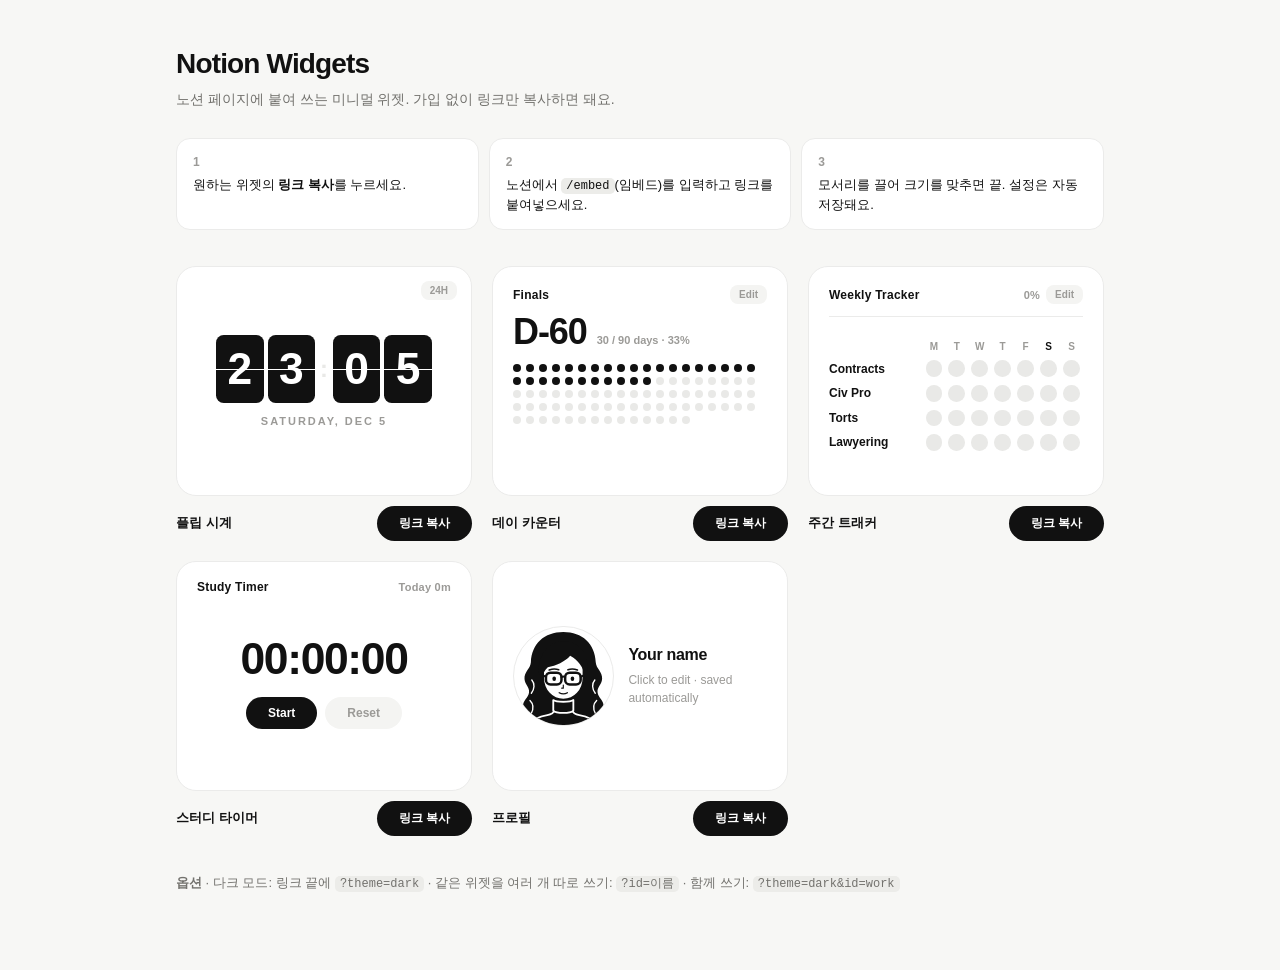
==== index.html @ eaa23960 "Add widgets: clock, day counter, tracker, timer, profile" ====
<!doctype html><html lang="ko"><head><meta charset="utf-8"><meta name="viewport" content="width=device-width,initial-scale=1"><title>Notion Widgets</title><link rel="stylesheet" href="w.css"><style>
body{background:#f7f7f5;height:auto}html{height:auto}
main{max-width:960px;margin:0 auto;padding:48px 16px 64px}
h1{font-size:28px;letter-spacing:-.03em;margin:0 0 8px}
p.l{margin:0 0 28px;color:#73726e;font-size:14px;line-height:1.6}
ol{margin:0 0 36px;padding:0;list-style:none;display:grid;gap:10px;grid-template-columns:repeat(auto-fit,minmax(200px,1fr));counter-reset:s}
ol li{counter-increment:s;background:#fff;border:1px solid var(--line);border-radius:14px;padding:14px 16px;font-size:13px;line-height:1.5}
ol li:before{content:counter(s);display:block;font-weight:800;font-size:12px;color:var(--mute);margin-bottom:4px}
.g{display:grid;gap:20px;grid-template-columns:repeat(auto-fit,minmax(280px,1fr))}
.it iframe{display:block;width:100%;height:230px;border:0}
.bar{display:flex;justify-content:space-between;align-items:center;margin-top:10px;font-size:13px;font-weight:700}
.opt{margin-top:36px;font-size:13px;color:#73726e;line-height:1.7}code{background:#ecece9;border-radius:5px;padding:1px 5px;font-size:12px}
</style></head><body><main><h1>Notion Widgets</h1><p class="l">노션 페이지에 붙여 쓰는 미니멀 위젯. 가입 없이 링크만 복사하면 돼요.</p>
<ol><li>원하는 위젯의 <b>링크 복사</b>를 누르세요.</li><li>노션에서 <code>/embed</code>(임베드)를 입력하고 링크를 붙여넣으세요.</li><li>모서리를 끌어 크기를 맞추면 끝. 설정은 자동 저장돼요.</li></ol>
<div class="g" id="g"></div>
<p class="opt"><b>옵션</b> · 다크 모드: 링크 끝에 <code>?theme=dark</code> · 같은 위젯을 여러 개 따로 쓰기: <code>?id=이름</code> · 함께 쓰기: <code>?theme=dark&amp;id=work</code></p></main>
<script>
var L=[['clock.html','플립 시계'],['dday.html','데이 카운터'],['tracker.html','주간 트래커'],['timer.html','스터디 타이머'],['profile.html','프로필']],b=location.href.replace(/[^/]*$/,'');
document.getElementById('g').innerHTML=L.map(function(w){return '<div class="it"><iframe src="'+w[0]+'?id=demo" title="'+w[1]+'" loading="lazy"></iframe><div class="bar"><span>'+w[1]+'</span><button class="btn" data-u="'+b+w[0]+'">링크 복사</button></div></div>'}).join('');
document.getElementById('g').onclick=function(e){var u=e.target.getAttribute('data-u');if(!u)return;var t=e.target;function ok(){t.textContent='복사됨';setTimeout(function(){t.textContent='링크 복사'},1500)}
if(navigator.clipboard)navigator.clipboard.writeText(u).then(ok,function(){prompt('링크',u)});else prompt('링크',u)};
</script></body></html>
---- w.css ----
:root{--bg:#fff;--ink:#111;--mute:#9b9a97;--line:#ebebea;--chip:#f4f4f2;--dot:#e9e9e7}
.dark{--bg:#202020;--ink:#f1f1ef;--mute:#8b8b88;--line:#2f2f2f;--chip:#2d2d2d;--dot:#3b3b3b}
*{box-sizing:border-box}
html,body{height:100%;margin:0;background:transparent}
body{font-family:-apple-system,BlinkMacSystemFont,"Pretendard","Apple SD Gothic Neo","Segoe UI","Helvetica Neue",Arial,sans-serif;color:var(--ink);-webkit-font-smoothing:antialiased}
.card{position:relative;height:100vh;background:var(--bg);border:1px solid var(--line);border-radius:20px;padding:18px 20px;display:flex;flex-direction:column;overflow:hidden}
.hd{display:flex;justify-content:space-between;align-items:center;gap:8px;font-size:12px;font-weight:700;letter-spacing:.02em;flex:none}
.sub{font-size:11px;color:var(--mute);font-weight:600}
.mid{flex:1;min-height:0;display:flex;flex-direction:column;align-items:center;justify-content:center}
.pill{border:0;background:var(--chip);color:var(--mute);border-radius:8px;font:inherit;font-size:10px;font-weight:700;padding:4px 9px;cursor:pointer}
.pill:hover{color:var(--ink)}
.btn{border:0;border-radius:999px;background:var(--ink);color:var(--bg);font:inherit;font-size:12px;font-weight:700;padding:9px 22px;cursor:pointer}
.btn.ghost{background:var(--chip);color:var(--mute)}
input{font:inherit;font-size:11px;color:var(--ink);background:var(--bg);border:1px solid var(--line);border-radius:7px;padding:4px 6px;min-width:0}
input:focus,button:focus-visible,[contenteditable]:focus{outline:2px solid var(--ink);outline-offset:1px}
.num{font-variant-numeric:tabular-nums;letter-spacing:-.03em;font-weight:800}
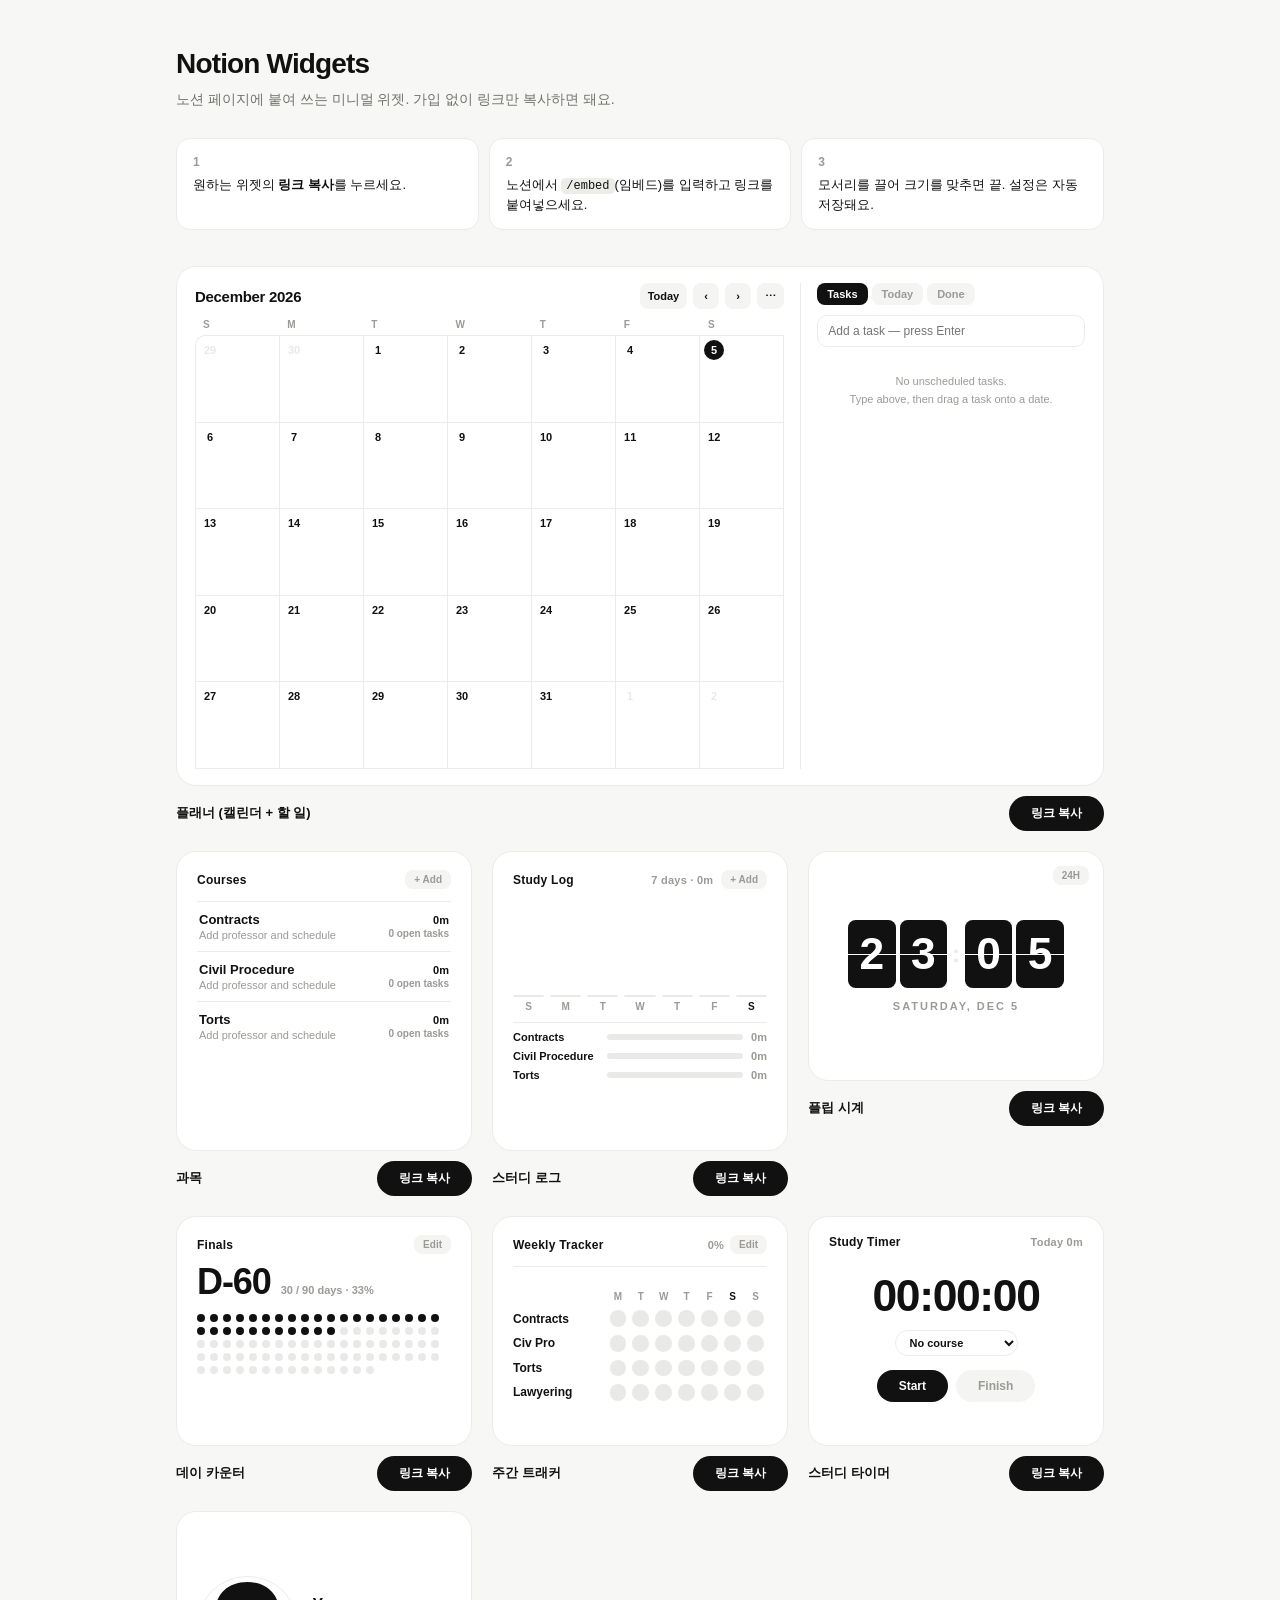
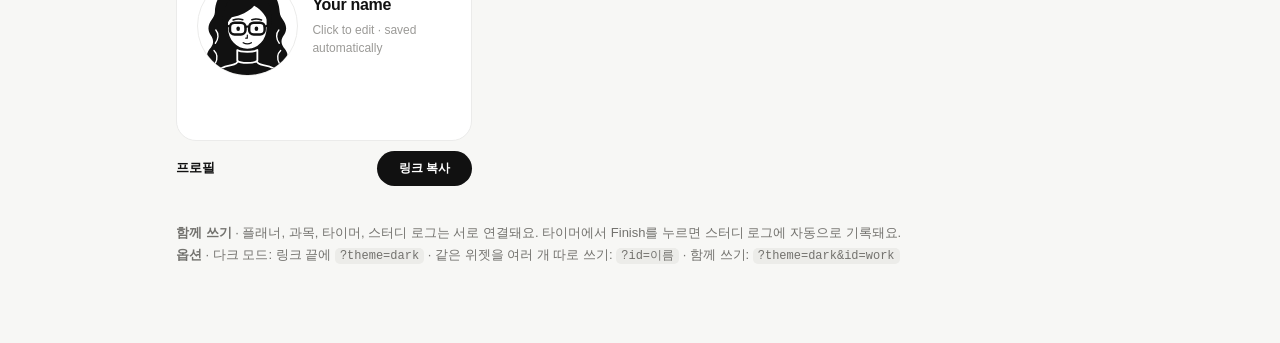
==== commit eba9c1f3: "Add planner, courses, study log; link timer to study log" ====
--- a/index.html
+++ b/index.html
@@ -7,16 +7,16 @@
 ol li{counter-increment:s;background:#fff;border:1px solid var(--line);border-radius:14px;padding:14px 16px;font-size:13px;line-height:1.5}
 ol li:before{content:counter(s);display:block;font-weight:800;font-size:12px;color:var(--mute);margin-bottom:4px}
 .g{display:grid;gap:20px;grid-template-columns:repeat(auto-fit,minmax(280px,1fr))}
-.it iframe{display:block;width:100%;height:230px;border:0}
+.it iframe{display:block;width:100%;height:230px;border:0}.it.wide{grid-column:1/-1}.it.wide iframe{height:520px}.it.tall iframe{height:300px}
 .bar{display:flex;justify-content:space-between;align-items:center;margin-top:10px;font-size:13px;font-weight:700}
 .opt{margin-top:36px;font-size:13px;color:#73726e;line-height:1.7}code{background:#ecece9;border-radius:5px;padding:1px 5px;font-size:12px}
 </style></head><body><main><h1>Notion Widgets</h1><p class="l">노션 페이지에 붙여 쓰는 미니멀 위젯. 가입 없이 링크만 복사하면 돼요.</p>
 <ol><li>원하는 위젯의 <b>링크 복사</b>를 누르세요.</li><li>노션에서 <code>/embed</code>(임베드)를 입력하고 링크를 붙여넣으세요.</li><li>모서리를 끌어 크기를 맞추면 끝. 설정은 자동 저장돼요.</li></ol>
 <div class="g" id="g"></div>
-<p class="opt"><b>옵션</b> · 다크 모드: 링크 끝에 <code>?theme=dark</code> · 같은 위젯을 여러 개 따로 쓰기: <code>?id=이름</code> · 함께 쓰기: <code>?theme=dark&amp;id=work</code></p></main>
+<p class="opt"><b>함께 쓰기</b> · 플래너, 과목, 타이머, 스터디 로그는 서로 연결돼요. 타이머에서 Finish를 누르면 스터디 로그에 자동으로 기록돼요.<br><b>옵션</b> · 다크 모드: 링크 끝에 <code>?theme=dark</code> · 같은 위젯을 여러 개 따로 쓰기: <code>?id=이름</code> · 함께 쓰기: <code>?theme=dark&amp;id=work</code></p></main>
 <script>
-var L=[['clock.html','플립 시계'],['dday.html','데이 카운터'],['tracker.html','주간 트래커'],['timer.html','스터디 타이머'],['profile.html','프로필']],b=location.href.replace(/[^/]*$/,'');
-document.getElementById('g').innerHTML=L.map(function(w){return '<div class="it"><iframe src="'+w[0]+'?id=demo" title="'+w[1]+'" loading="lazy"></iframe><div class="bar"><span>'+w[1]+'</span><button class="btn" data-u="'+b+w[0]+'">링크 복사</button></div></div>'}).join('');
+var L=[['planner.html','플래너 (캘린더 + 할 일)','wide'],['courses.html','과목','tall'],['studylog.html','스터디 로그','tall'],['clock.html','플립 시계'],['dday.html','데이 카운터'],['tracker.html','주간 트래커'],['timer.html','스터디 타이머'],['profile.html','프로필']],b=location.href.replace(/[^/]*$/,'');
+document.getElementById('g').innerHTML=L.map(function(w){return '<div class="it '+(w[2]||'')+'"><iframe src="'+w[0]+'?id=demo" title="'+w[1]+'" loading="lazy"></iframe><div class="bar"><span>'+w[1]+'</span><button class="btn" data-u="'+b+w[0]+'">링크 복사</button></div></div>'}).join('');
 document.getElementById('g').onclick=function(e){var u=e.target.getAttribute('data-u');if(!u)return;var t=e.target;function ok(){t.textContent='복사됨';setTimeout(function(){t.textContent='링크 복사'},1500)}
 if(navigator.clipboard)navigator.clipboard.writeText(u).then(ok,function(){prompt('링크',u)});else prompt('링크',u)};
 </script></body></html>
--- a/w.css
+++ b/w.css
@@ -14,3 +14,14 @@
 input{font:inherit;font-size:11px;color:var(--ink);background:var(--bg);border:1px solid var(--line);border-radius:7px;padding:4px 6px;min-width:0}
 input:focus,button:focus-visible,[contenteditable]:focus{outline:2px solid var(--ink);outline-offset:1px}
 .num{font-variant-numeric:tabular-nums;letter-spacing:-.03em;font-weight:800}
+textarea{font:11px/1.4 ui-monospace,Menlo,monospace;color:var(--ink);background:var(--bg);border:1px solid var(--line);border-radius:8px;padding:8px;resize:none;width:100%}
+select{font:inherit;font-size:11px;color:var(--ink);background:var(--bg);border:1px solid var(--line);border-radius:7px;padding:4px 6px;min-width:0}
+.sheet{position:absolute;inset:0;background:rgba(0,0,0,.28);display:none;align-items:center;justify-content:center;z-index:5}
+.sheet.on{display:flex}
+.box{background:var(--bg);border:1px solid var(--line);border-radius:16px;padding:16px;width:min(300px,90%);max-height:92%;overflow:auto;display:flex;flex-direction:column;gap:8px}
+.box h3{margin:0 0 2px;font-size:13px}
+.box label{font-size:10px;font-weight:700;color:var(--mute);display:flex;flex-direction:column;gap:3px}
+.box input,.box select{font-size:12px;padding:7px 8px}
+.rowb{display:flex;gap:6px;justify-content:space-between;margin-top:4px}
+.btn.sm{padding:7px 14px;font-size:11px}
+.empty{font-size:11px;color:var(--mute);text-align:center;padding:18px 8px;line-height:1.6}
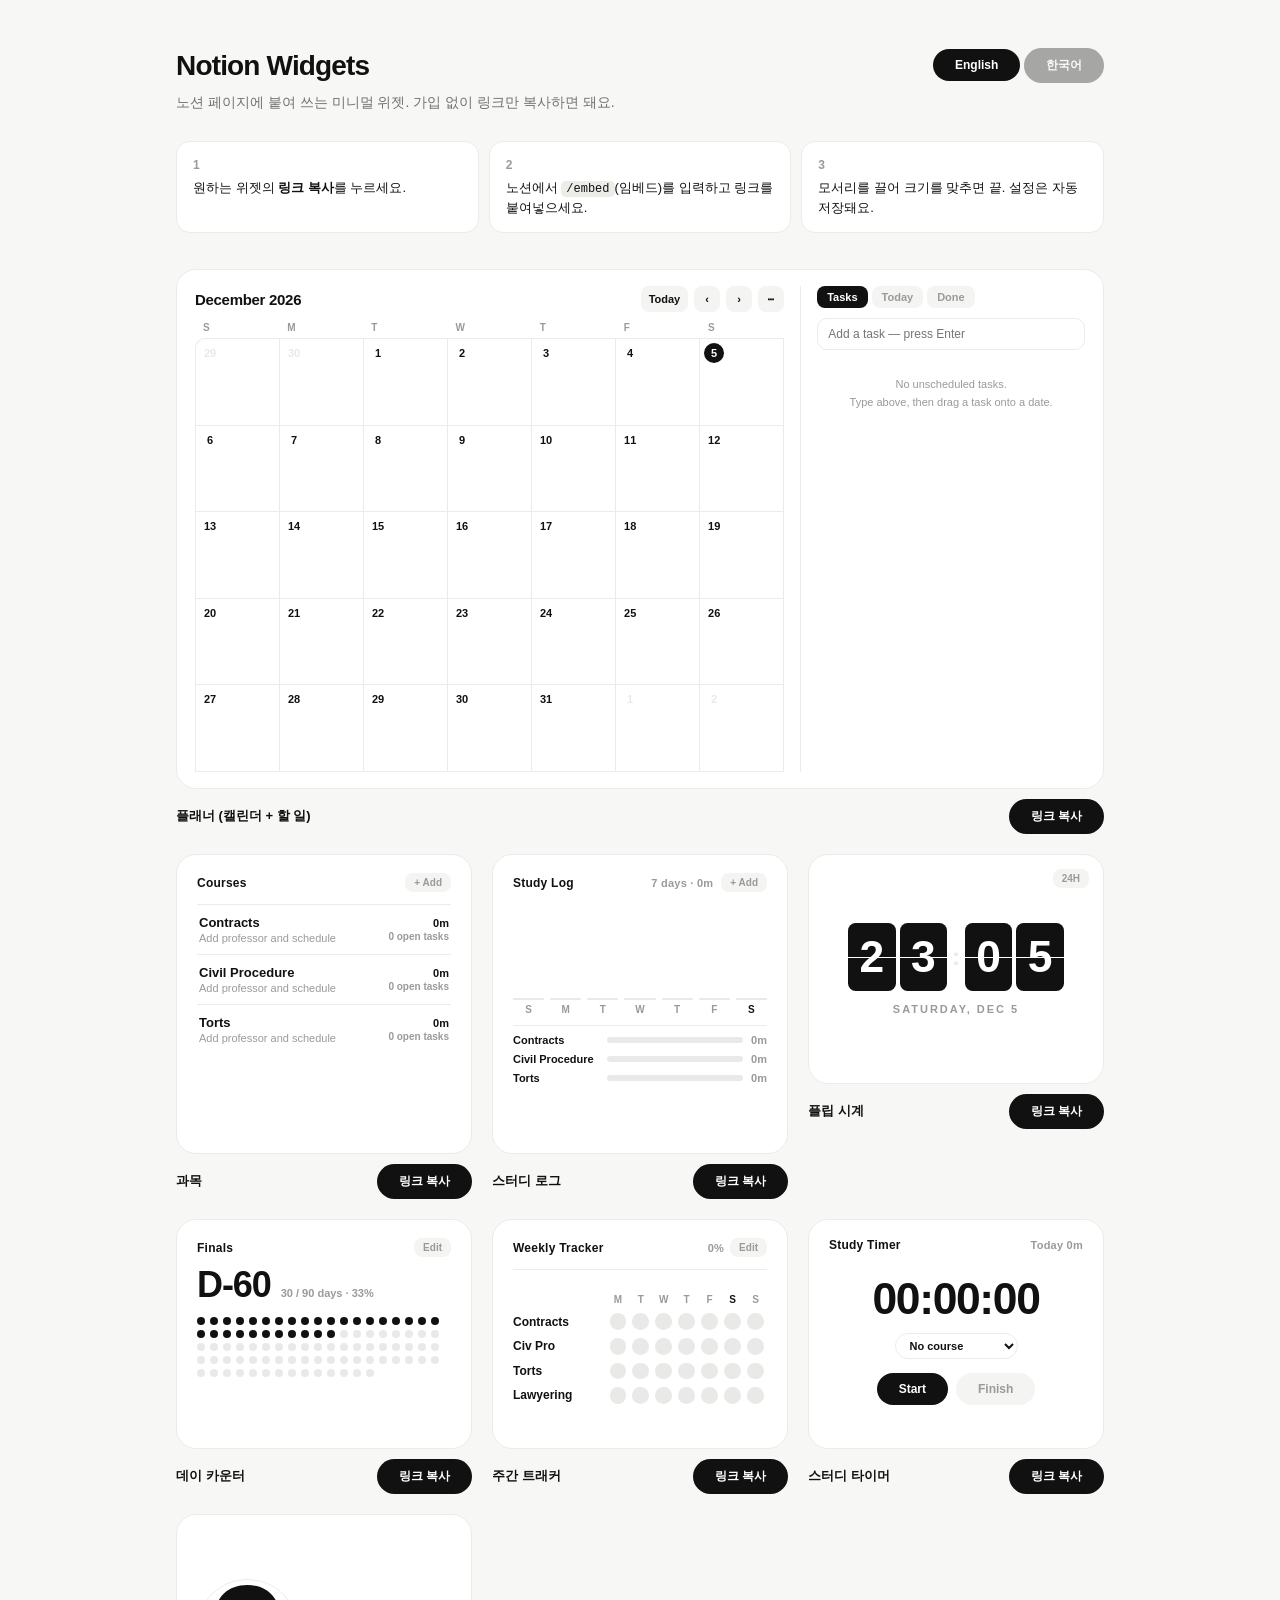
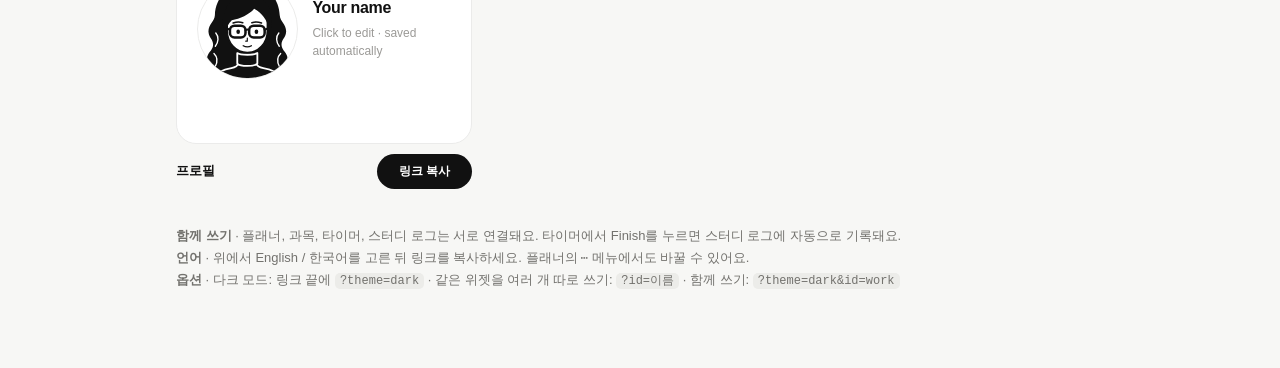
==== commit f00e7913: "Add Korean/English language option" ====
--- a/index.html
+++ b/index.html
@@ -10,13 +10,15 @@
 .it iframe{display:block;width:100%;height:230px;border:0}.it.wide{grid-column:1/-1}.it.wide iframe{height:520px}.it.tall iframe{height:300px}
 .bar{display:flex;justify-content:space-between;align-items:center;margin-top:10px;font-size:13px;font-weight:700}
 .opt{margin-top:36px;font-size:13px;color:#73726e;line-height:1.7}code{background:#ecece9;border-radius:5px;padding:1px 5px;font-size:12px}
-</style></head><body><main><h1>Notion Widgets</h1><p class="l">노션 페이지에 붙여 쓰는 미니멀 위젯. 가입 없이 링크만 복사하면 돼요.</p>
+</style></head><body><main><div class="bar" style="margin:0 0 8px"><h1 style="margin:0">Notion Widgets</h1><span><button class="btn" id="len">English</button> <button class="btn" id="lko">한국어</button></span></div><p class="l">노션 페이지에 붙여 쓰는 미니멀 위젯. 가입 없이 링크만 복사하면 돼요.</p>
 <ol><li>원하는 위젯의 <b>링크 복사</b>를 누르세요.</li><li>노션에서 <code>/embed</code>(임베드)를 입력하고 링크를 붙여넣으세요.</li><li>모서리를 끌어 크기를 맞추면 끝. 설정은 자동 저장돼요.</li></ol>
 <div class="g" id="g"></div>
-<p class="opt"><b>함께 쓰기</b> · 플래너, 과목, 타이머, 스터디 로그는 서로 연결돼요. 타이머에서 Finish를 누르면 스터디 로그에 자동으로 기록돼요.<br><b>옵션</b> · 다크 모드: 링크 끝에 <code>?theme=dark</code> · 같은 위젯을 여러 개 따로 쓰기: <code>?id=이름</code> · 함께 쓰기: <code>?theme=dark&amp;id=work</code></p></main>
+<p class="opt"><b>함께 쓰기</b> · 플래너, 과목, 타이머, 스터디 로그는 서로 연결돼요. 타이머에서 Finish를 누르면 스터디 로그에 자동으로 기록돼요.<br><b>언어</b> · 위에서 English / 한국어를 고른 뒤 링크를 복사하세요. 플래너의 ⋯ 메뉴에서도 바꿀 수 있어요.<br><b>옵션</b> · 다크 모드: 링크 끝에 <code>?theme=dark</code> · 같은 위젯을 여러 개 따로 쓰기: <code>?id=이름</code> · 함께 쓰기: <code>?theme=dark&amp;id=work</code></p></main>
 <script>
 var L=[['planner.html','플래너 (캘린더 + 할 일)','wide'],['courses.html','과목','tall'],['studylog.html','스터디 로그','tall'],['clock.html','플립 시계'],['dday.html','데이 카운터'],['tracker.html','주간 트래커'],['timer.html','스터디 타이머'],['profile.html','프로필']],b=location.href.replace(/[^/]*$/,'');
-document.getElementById('g').innerHTML=L.map(function(w){return '<div class="it '+(w[2]||'')+'"><iframe src="'+w[0]+'?id=demo" title="'+w[1]+'" loading="lazy"></iframe><div class="bar"><span>'+w[1]+'</span><button class="btn" data-u="'+b+w[0]+'">링크 복사</button></div></div>'}).join('');
+var ko=false;function draw(){document.getElementById('len').style.opacity=ko?.35:1;document.getElementById('lko').style.opacity=ko?1:.35;
+document.getElementById('g').innerHTML=L.map(function(w){return '<div class="it '+(w[2]||'')+'"><iframe src="'+w[0]+'?id=demo-'+(ko?'ko&lang=ko':'en')+'" title="'+w[1]+'" loading="lazy"></iframe><div class="bar"><span>'+w[1]+'</span><button class="btn" data-u="'+b+w[0]+(ko?'?lang=ko':'')+'">링크 복사</button></div></div>'}).join('')}
+document.getElementById('len').onclick=function(){ko=false;draw()};document.getElementById('lko').onclick=function(){ko=true;draw()};draw();
 document.getElementById('g').onclick=function(e){var u=e.target.getAttribute('data-u');if(!u)return;var t=e.target;function ok(){t.textContent='복사됨';setTimeout(function(){t.textContent='링크 복사'},1500)}
 if(navigator.clipboard)navigator.clipboard.writeText(u).then(ok,function(){prompt('링크',u)});else prompt('링크',u)};
 </script></body></html>
--- a/w.css
+++ b/w.css
@@ -25,3 +25,4 @@
 .rowb{display:flex;gap:6px;justify-content:space-between;margin-top:4px}
 .btn.sm{padding:7px 14px;font-size:11px}
 .empty{font-size:11px;color:var(--mute);text-align:center;padding:18px 8px;line-height:1.6}
+.hd>span,.pill,.sub{white-space:nowrap}
